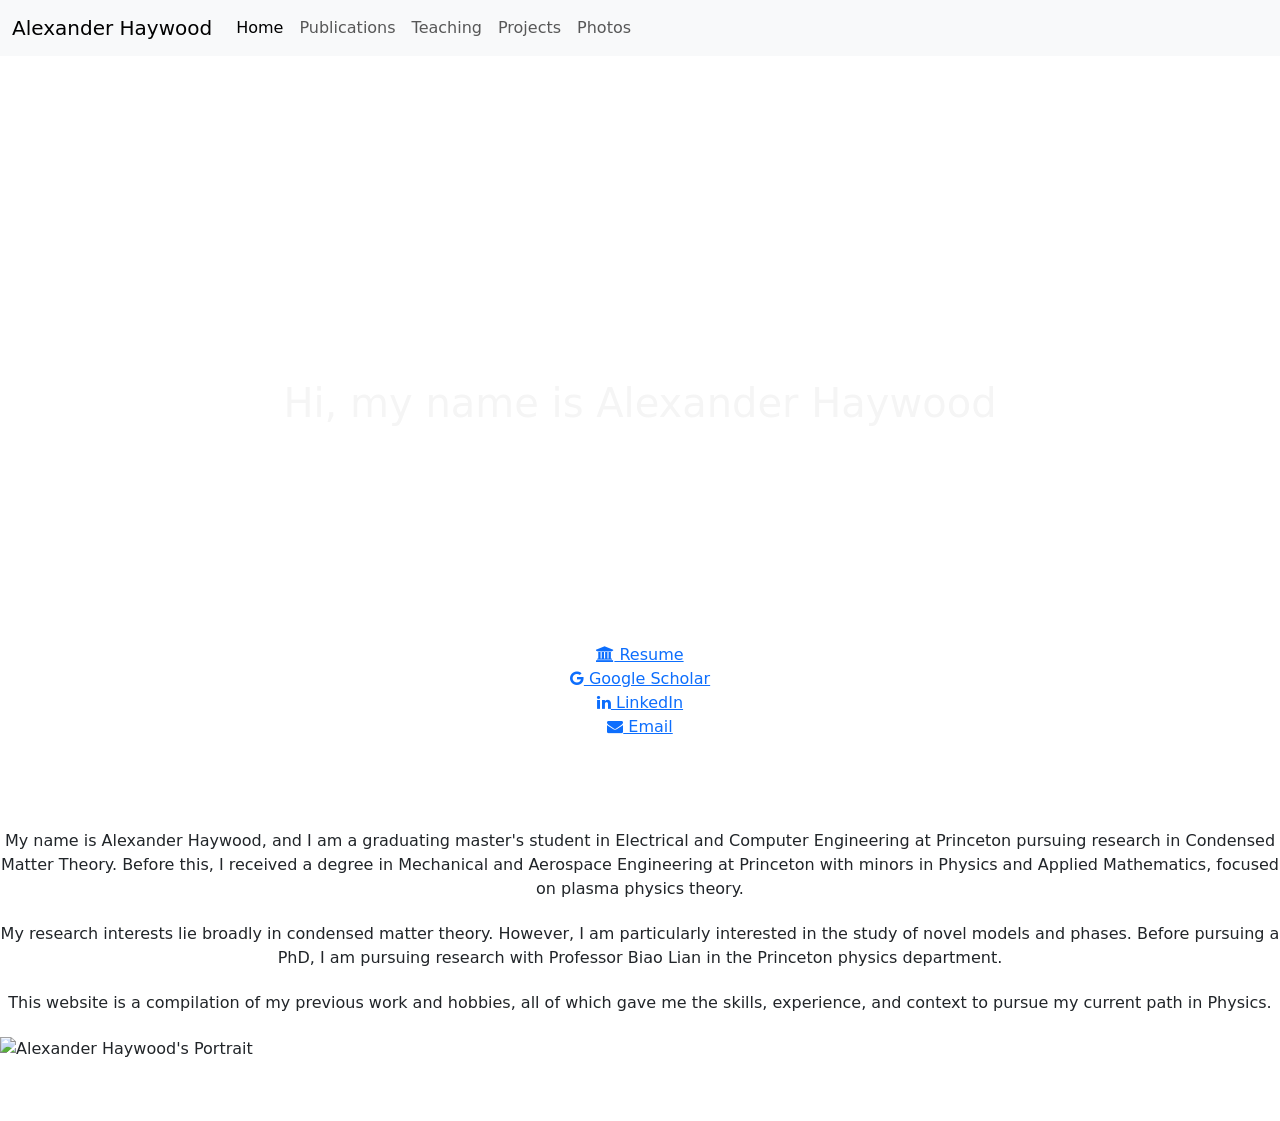
==== index.html @ 5b58a0a2 "Added New Pubs" ====
<!DOCTYPE html>
<html lang="en" dir="ltr">
  <head>
    <meta charset="utf-8">
    <meta name="viewport" content="width=device-width, initial-scale=1, shrink-to-fit=no">
    <title>Personal Website - Home</title>
    <link rel="preconnect" href="https://fonts.gstatic.com">
    <link href="https://fonts.googleapis.com/css2?family=Rubik:wght@300;400;500;600&display=swap" rel="stylesheet">

    <script src="granim.min.js"></script>
    <link href="https://cdn.jsdelivr.net/npm/bootstrap@5.1.3/dist/css/bootstrap.min.css" rel="stylesheet" integrity="sha384-1BmE4kWBq78iYhFldvKuhfTAU6auU8tT94WrHftjDbrCEXSU1oBoqyl2QvZ6jIW3" crossorigin="anonymous">
    <link rel="stylesheet" href="https://cdnjs.cloudflare.com/ajax/libs/font-awesome/4.7.0/css/font-awesome.min.css">
    <script src="https://unpkg.com/typewriter-effect@latest/dist/core.js"></script>
    <link rel="stylesheet" href="styles.css">
    <style>

        nav {
            position: relative; 
            z-index: 1000;
            width: 100%;
        }

        .below-image-info {
            margin-top: 0;
            text-align: center;
        }

        /* Style for the top section */
        #top {
            height: 400px;
            display: flex;
            flex-direction: column;
            justify-content: center;
            align-items: center;
            text-align: center;
            color: white; /* Default color for elements inside #top */
        }

        /* Specific color for the H1 */
        #top h1 {
            color: #F5F5F5;
        }

        /* Specific off-white color for the typewriter text */
        #app {
            color: #EEEEEE; /* Off-white color */
        }

        /* Remove inline padding from h1 and p in #top */
        #top h1,
        #top p {
            padding-top: 0 !important;
            margin-top: 0;
            margin-bottom: 10px;
        }

        /* Modified #introduction styles - Increased vertical padding */
        #introduction {
            padding-bottom: 60px; /* Increased from 50px */
            padding-top: 30px; /* Increased from 20px */
            margin-top: 0;
            flex-direction: column;
        }

        /* Modified Rule for big-container-left - Increased horizontal gap */
        /* .big-container-left was moved to styles.css */

        /* Style for the main #introduction flex container */
        #introduction.flex-container {
            display: flex;
            flex-direction: column; /* Stacks button row and text/photo row vertically */
            align-items: center; /* Centers the button row horizontally */
        }
        /* Style for the inner flex container holding text and photo */
        /* This inline style is preserved here for the inner div as it's not a direct CSS rule */
        /* div style="display: flex; flex-wrap: wrap; width: 100%; justify-content: flex-start;" */
    </style>
  </head>
  <body>

    <nav class="navbar navbar-expand-lg navbar-light bg-light">
      <div class="container-fluid">
        <a class="navbar-brand" href="index.html">Alexander Haywood</a>
        <button class="navbar-toggler" type="button" data-bs-toggle="collapse" data-bs-target="#navbarNav" aria-controls="navbarNav" aria-expanded="false" aria-label="Toggle navigation">
          <span class="navbar-toggler-icon"></span>
        </button>
        <div class="collapse navbar-collapse" id="navbarNav">
          <ul class="navbar-nav">
            <li class="nav-item">
              <a class="nav-link active" aria-current="page" href="index.html">Home</a>
            </li>
            <li class="nav-item">
              <a class="nav-link" href="publications.html">Publications</a>
            </li>
            <li class="nav-item">
              <a class="nav-link" href="teaching.html">Teaching</a>
            </li>
            <li class="nav-item">
              <a class="nav-link" href="projects.html">Projects</a>
            </li>
            <li class="nav-item">
              <a class="nav-link" href="photos.html">Photos</a>
            </li>
            </ul>
        </div>
      </div>
    </nav>

    <canvas id="canvas-image-blending"></canvas>

    <div class="main-content" style="text-align: center; width: 100%;">

        <div id="top"> <h1>Hi, my name is Alexander Haywood</h1> <p id="app"></p> </div>

        <div id="introduction" class="flex-container">
            <div class="horizontal-links">
                <div class="info-item">
                    <a href="https://drive.google.com/file/d/1yTiLJWytm6LipYYL7_iB_qHPJ2gGSKFv/view?usp=sharing" target="_blank" aria-label="Resume">
                        <i class="fa fa-university"></i> Resume
                    </a>
                </div>
                <div class="info-item">
                    <a href="https://scholar.google.com/citations?view_op=list_works&hl=en&user=LzRSGlgAAAAJJ" target="_blank" aria-label="Google Scholar">
                        <i class="fa fa-google"></i> Google Scholar
                    </a>
                </div>
                <div class="info-item">
                    <a href="https://www.linkedin.com/in/alexander-haywood" target="_blank" aria-label="LinkedIn">
                        <i class="fa fa-linkedin"></i> LinkedIn
                    </a>
                </div>
                <div class="info-item">
                    <a href="mailto:ahaywood@princeton.edu" aria-label="Email">
                        <i class="fa fa-envelope"></i> Email
                    </a>
                </div>
            </div>


          <p style="margin-bottom: 90px;">

          <style>
          .my-section {
              padding-top: 30px; /* Adds 30px of space inside the top of the div */
              margin-bottom: 40px; /* Adds 40px of space below the entire div */
              border: 1px solid #ccc; /* Just for visualization */
          }
          </style>


            <div style="display: flex; flex-wrap: wrap; width: 100%; justify-content: flex-start;">
                <div class="big-container-left">
                    <p style="padding-bottom: 5px;">My name is Alexander Haywood, and I am a graduating master's student in Electrical and Computer Engineering at Princeton pursuing research in Condensed Matter Theory. Before this, I received a degree in Mechanical and Aerospace Engineering at Princeton with minors in Physics and Applied Mathematics, focused on plasma physics theory.</p>
                    <p style="padding-bottom: 5px;">My research interests lie broadly in condensed matter theory. However, I am particularly interested in the study of novel models and phases. Before pursuing a PhD, I am pursuing research with Professor Biao Lian in the Princeton physics department.</p>
                    <p style="padding-bottom: 5px;">This website is a compilation of my previous work and hobbies, all of which gave me the skills, experience, and context to pursue my current path in Physics. </p>
                </div>
                <div class="small-container-right">
                    <img src="assets/Portrait.jpg" class="title-image" alt="Alexander Haywood's Portrait">
                </div>
            </div>
        </div>
    </div>


    <div id="modal1" class="modal">
        <div class="modal-content">
            <span class="closeModal1">&times;</span>
            <p>Content for Modal 1 (Princeton University)</p>
        </div>
    </div>

    <div id="modal2" class="modal">
        <div class="modal-content">
            <span class="closeModal2">&times;</span>
            <p>Content for Modal 2 (Google Scholar)</p>
        </div>
    </div>

    <div id="modal3" class="modal">
        <div class="modal-content">
            <span class="closeModal3">&times;</span>
            <p>Content for Modal 3 (ORCID - based on btnModal3 in your JS, though not in your last HTML example)</p>
        </div>
    </div>

    <div id="modal4" class="modal">
        <div class="modal-content">
            <span class="closeModal4">&times;</span>
            <p>Content for Modal 4 (LinkedIn)</p>
        </div>
    </div>

    <div id="modal5" class="modal">
        <div class="modal-content">
            <span class="closeModal5">&times;</span>
            <p>Content for Modal 5 (Email)</p>
        </div>
    </div>

    <script src="https://cdn.jsdelivr.net/npm/bootstrap@5.0.2/dist/js/bootstrap.bundle.min.js" integrity="sha384-MrcW6ZMFYlzcLA8Nl+NtUVF0sA7MsXsP1UyJoMp4YLEuNSfAP+JcXn/tWtIaxVXM" crossorigin="anonymous"></script>
    <script src="index.js" charset="utf-8"></script>
  </body>
</html>
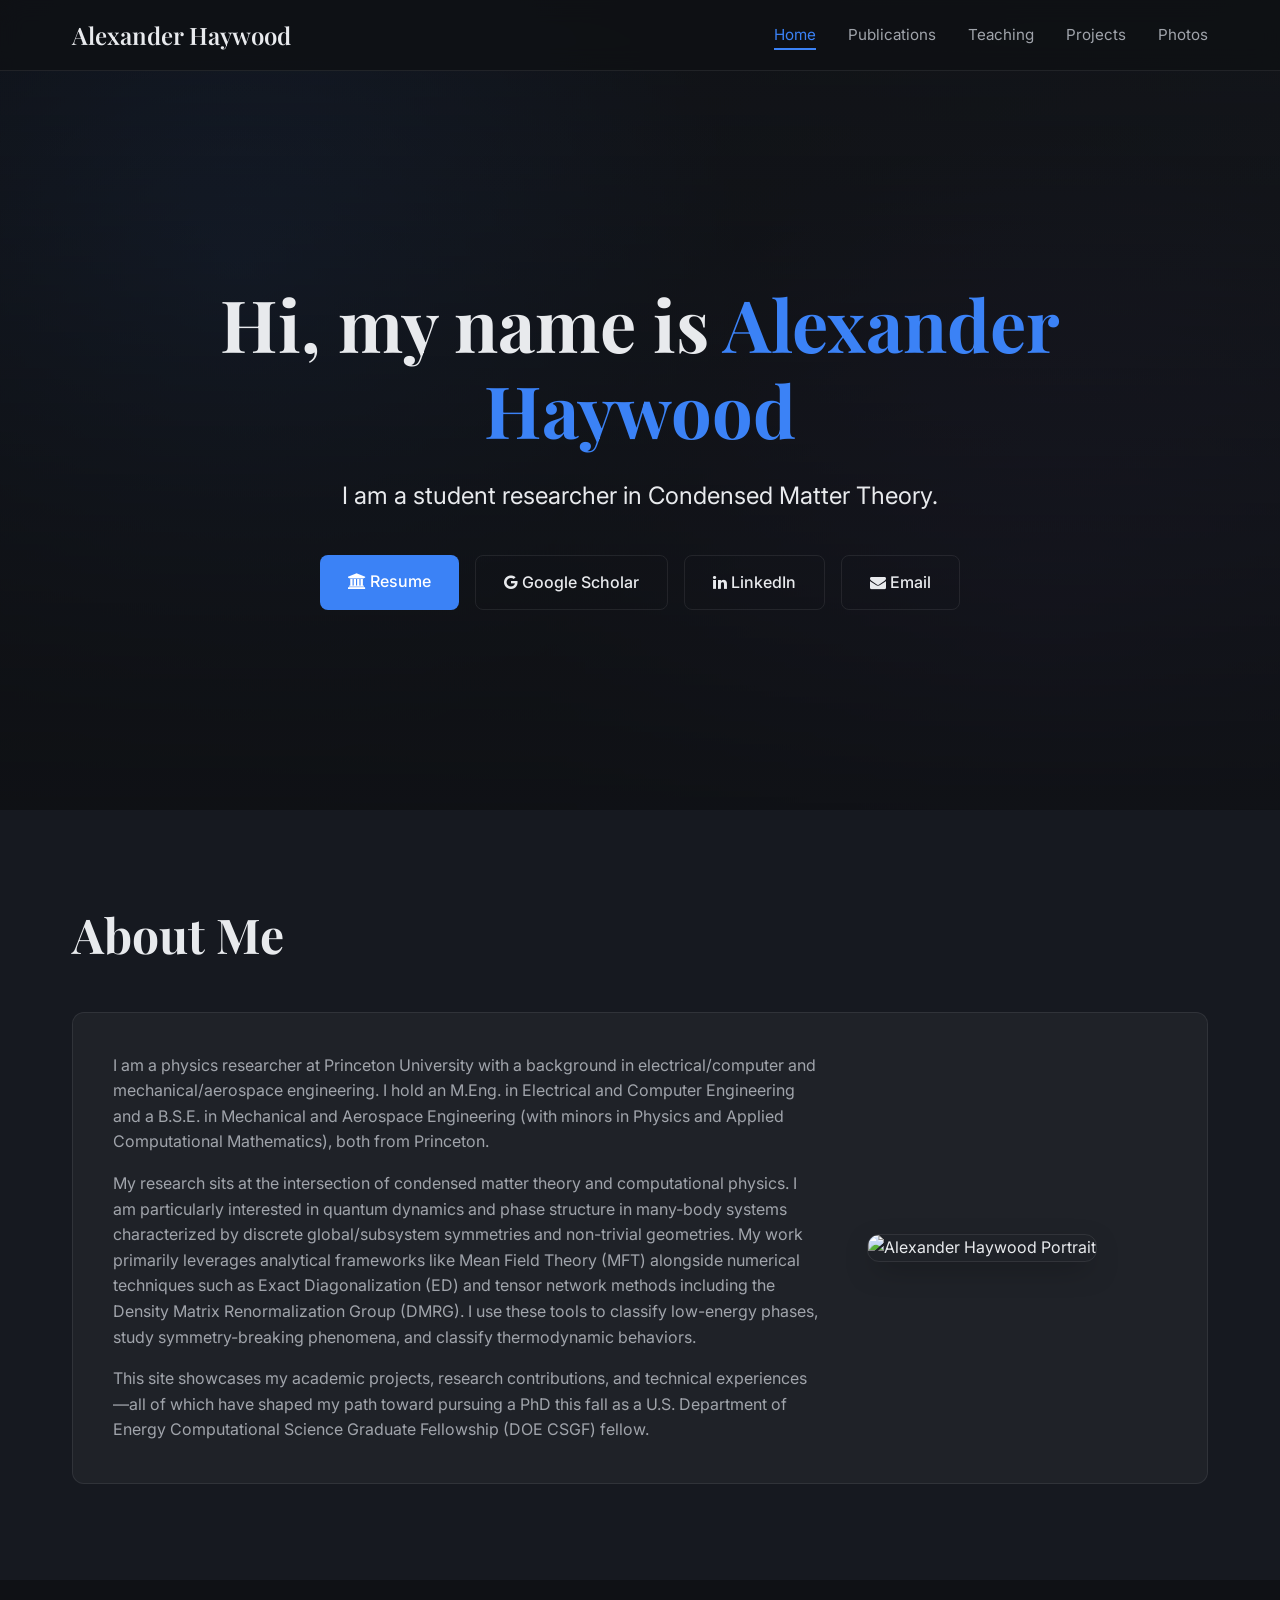
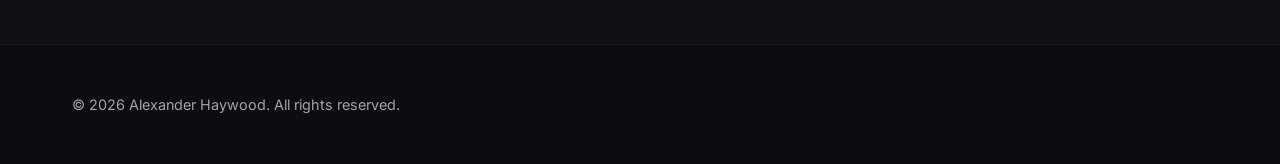
==== commit 0c1b49cf: "Updated Style" ====
--- a/index.html
+++ b/index.html
@@ -1,203 +1,78 @@
 <!DOCTYPE html>
 <html lang="en" dir="ltr">
-  <head>
+<head>
     <meta charset="utf-8">
     <meta name="viewport" content="width=device-width, initial-scale=1, shrink-to-fit=no">
-    <title>Personal Website - Home</title>
-    <link rel="preconnect" href="https://fonts.gstatic.com">
-    <link href="https://fonts.googleapis.com/css2?family=Rubik:wght@300;400;500;600&display=swap" rel="stylesheet">
+    <title>Alexander Haywood | Home</title>
+    <link rel="preconnect" href="https://fonts.googleapis.com">
+    <link rel="preconnect" href="https://fonts.gstatic.com" crossorigin>
+    <link href="https://fonts.googleapis.com/css2?family=Inter:wght@300;400;500;600&family=Playfair+Display:ital,wght@0,400;0,600;0,700;1,400&display=swap" rel="stylesheet">
+    <link rel="stylesheet" href="https://cdnjs.cloudflare.com/ajax/libs/font-awesome/4.7.0/css/font-awesome.min.css">
+    <link rel="stylesheet" href="style.css">
+    <style>
+        /* Adds the snow image with a dark gradient overlay so text remains readable */
+        #hero {
+            background: linear-gradient(to bottom, rgba(15, 17, 21, 0.4) 0%, rgba(15, 17, 21, 1) 100%), url('assets/snow.jpg');
+            background-size: cover;
+            background-position: center;
+            background-attachment: fixed; /* Creates a slight parallax effect when scrolling */
+        }
+    </style>
+</head>
+<body>
+    <div class="dynamic-bg"></div>
 
-    <script src="granim.min.js"></script>
-    <link href="https://cdn.jsdelivr.net/npm/bootstrap@5.1.3/dist/css/bootstrap.min.css" rel="stylesheet" integrity="sha384-1BmE4kWBq78iYhFldvKuhfTAU6auU8tT94WrHftjDbrCEXSU1oBoqyl2QvZ6jIW3" crossorigin="anonymous">
-    <link rel="stylesheet" href="https://cdnjs.cloudflare.com/ajax/libs/font-awesome/4.7.0/css/font-awesome.min.css">
-    <script src="https://unpkg.com/typewriter-effect@latest/dist/core.js"></script>
-    <link rel="stylesheet" href="styles.css">
-    <style>
-
-        nav {
-            position: relative; 
-            z-index: 1000;
-            width: 100%;
-        }
-
-        .below-image-info {
-            margin-top: 0;
-            text-align: center;
-        }
-
-        /* Style for the top section */
-        #top {
-            height: 400px;
-            display: flex;
-            flex-direction: column;
-            justify-content: center;
-            align-items: center;
-            text-align: center;
-            color: white; /* Default color for elements inside #top */
-        }
-
-        /* Specific color for the H1 */
-        #top h1 {
-            color: #F5F5F5;
-        }
-
-        /* Specific off-white color for the typewriter text */
-        #app {
-            color: #EEEEEE; /* Off-white color */
-        }
-
-        /* Remove inline padding from h1 and p in #top */
-        #top h1,
-        #top p {
-            padding-top: 0 !important;
-            margin-top: 0;
-            margin-bottom: 10px;
-        }
-
-        /* Modified #introduction styles - Increased vertical padding */
-        #introduction {
-            padding-bottom: 60px; /* Increased from 50px */
-            padding-top: 30px; /* Increased from 20px */
-            margin-top: 0;
-            flex-direction: column;
-        }
-
-        /* Modified Rule for big-container-left - Increased horizontal gap */
-        /* .big-container-left was moved to styles.css */
-
-        /* Style for the main #introduction flex container */
-        #introduction.flex-container {
-            display: flex;
-            flex-direction: column; /* Stacks button row and text/photo row vertically */
-            align-items: center; /* Centers the button row horizontally */
-        }
-        /* Style for the inner flex container holding text and photo */
-        /* This inline style is preserved here for the inner div as it's not a direct CSS rule */
-        /* div style="display: flex; flex-wrap: wrap; width: 100%; justify-content: flex-start;" */
-    </style>
-  </head>
-  <body>
-
-    <nav class="navbar navbar-expand-lg navbar-light bg-light">
-      <div class="container-fluid">
-        <a class="navbar-brand" href="index.html">Alexander Haywood</a>
-        <button class="navbar-toggler" type="button" data-bs-toggle="collapse" data-bs-target="#navbarNav" aria-controls="navbarNav" aria-expanded="false" aria-label="Toggle navigation">
-          <span class="navbar-toggler-icon"></span>
-        </button>
-        <div class="collapse navbar-collapse" id="navbarNav">
-          <ul class="navbar-nav">
-            <li class="nav-item">
-              <a class="nav-link active" aria-current="page" href="index.html">Home</a>
-            </li>
-            <li class="nav-item">
-              <a class="nav-link" href="publications.html">Publications</a>
-            </li>
-            <li class="nav-item">
-              <a class="nav-link" href="teaching.html">Teaching</a>
-            </li>
-            <li class="nav-item">
-              <a class="nav-link" href="projects.html">Projects</a>
-            </li>
-            <li class="nav-item">
-              <a class="nav-link" href="photos.html">Photos</a>
-            </li>
+    <header>
+        <div class="container nav-inner">
+            <a class="logo" href="index.html">Alexander Haywood</a>
+            <ul class="nav-links">
+                <li><a href="index.html" class="accent">Home</a></li>
+                <li><a href="publications.html">Publications</a></li>
+                <li><a href="teaching.html">Teaching</a></li>
+                <li><a href="projects.html">Projects</a></li>
+                <li><a href="photos.html">Photos</a></li>
             </ul>
         </div>
-      </div>
-    </nav>
+    </header>
 
-    <canvas id="canvas-image-blending"></canvas>
+    <section id="hero">
+        <div class="container reveal">
+            <h1>Hi, my name is <span class="accent">Alexander Haywood</span></h1>
+            <p style="font-size: 1.5rem; color: var(--text-primary); margin: 0 auto; max-width: 800px;">I am a student researcher in Condensed Matter Theory.</p>
+            
+            <div style="margin-top: 2.5rem; display: flex; gap: 1rem; justify-content: center; flex-wrap: wrap;">
+                <a href="https://drive.google.com/file/d/1yTiLJWytm6LipYYL7_iB_qHPJ2gGSKFv/view?usp=sharing" target="_blank" class="btn btn-primary"><i class="fa fa-university"></i> Resume</a>
+                <a href="https://scholar.google.com/citations?view_op=list_works&hl=en&user=LzRSGlgAAAAJJ" target="_blank" class="btn btn-secondary"><i class="fa fa-google"></i> Google Scholar</a>
+                <a href="https://www.linkedin.com/in/alexander-haywood" target="_blank" class="btn btn-secondary"><i class="fa fa-linkedin"></i> LinkedIn</a>
+                <a href="mailto:ahaywood@princeton.edu" class="btn btn-secondary"><i class="fa fa-envelope"></i> Email</a>
+            </div>
+        </div>
+    </section>
 
-    <div class="main-content" style="text-align: center; width: 100%;">
-
-        <div id="top"> <h1>Hi, my name is Alexander Haywood</h1> <p id="app"></p> </div>
-
-        <div id="introduction" class="flex-container">
-            <div class="horizontal-links">
-                <div class="info-item">
-                    <a href="https://drive.google.com/file/d/1yTiLJWytm6LipYYL7_iB_qHPJ2gGSKFv/view?usp=sharing" target="_blank" aria-label="Resume">
-                        <i class="fa fa-university"></i> Resume
-                    </a>
-                </div>
-                <div class="info-item">
-                    <a href="https://scholar.google.com/citations?view_op=list_works&hl=en&user=LzRSGlgAAAAJJ" target="_blank" aria-label="Google Scholar">
-                        <i class="fa fa-google"></i> Google Scholar
-                    </a>
-                </div>
-                <div class="info-item">
-                    <a href="https://www.linkedin.com/in/alexander-haywood" target="_blank" aria-label="LinkedIn">
-                        <i class="fa fa-linkedin"></i> LinkedIn
-                    </a>
-                </div>
-                <div class="info-item">
-                    <a href="mailto:ahaywood@princeton.edu" aria-label="Email">
-                        <i class="fa fa-envelope"></i> Email
-                    </a>
-                </div>
-            </div>
-
-
-          <p style="margin-bottom: 90px;">
-
-          <style>
-          .my-section {
-              padding-top: 30px; /* Adds 30px of space inside the top of the div */
-              margin-bottom: 40px; /* Adds 40px of space below the entire div */
-              border: 1px solid #ccc; /* Just for visualization */
-          }
-          </style>
-
-
-            <div style="display: flex; flex-wrap: wrap; width: 100%; justify-content: flex-start;">
-                <div class="big-container-left">
-                    <p style="padding-bottom: 5px;">My name is Alexander Haywood, and I am a graduating master's student in Electrical and Computer Engineering at Princeton pursuing research in Condensed Matter Theory. Before this, I received a degree in Mechanical and Aerospace Engineering at Princeton with minors in Physics and Applied Mathematics, focused on plasma physics theory.</p>
-                    <p style="padding-bottom: 5px;">My research interests lie broadly in condensed matter theory. However, I am particularly interested in the study of novel models and phases. Before pursuing a PhD, I am pursuing research with Professor Biao Lian in the Princeton physics department.</p>
-                    <p style="padding-bottom: 5px;">This website is a compilation of my previous work and hobbies, all of which gave me the skills, experience, and context to pursue my current path in Physics. </p>
-                </div>
-                <div class="small-container-right">
-                    <img src="assets/Portrait.jpg" class="title-image" alt="Alexander Haywood's Portrait">
+    <section class="section alt-bg">
+        <div class="container reveal">
+            <h2>About Me</h2>
+            <div class="vision-grid">
+                <div class="value-card" style="grid-column: 1 / -1; display: flex; gap: 3rem; align-items: center; flex-wrap: wrap;">
+                    <div style="flex: 1; min-width: 300px;">
+                        <p style="margin-bottom: 1rem; max-width: 100%;">I am a physics researcher at Princeton University with a background in electrical/computer and mechanical/aerospace engineering. I hold an M.Eng. in Electrical and Computer Engineering and a B.S.E. in Mechanical and Aerospace Engineering (with minors in Physics and Applied Computational Mathematics), both from Princeton.</p>
+                        <p style="margin-bottom: 1rem; max-width: 100%;">My research sits at the intersection of condensed matter theory and computational physics. I am particularly interested in quantum dynamics and phase structure in many-body systems characterized by discrete global/subsystem symmetries and non-trivial geometries. My work primarily leverages analytical frameworks like Mean Field Theory (MFT) alongside numerical techniques such as Exact Diagonalization (ED) and tensor network methods including the Density Matrix Renormalization Group (DMRG). I use these tools to classify low-energy phases, study symmetry-breaking phenomena, and classify thermodynamic behaviors.</p>
+                        <p style="max-width: 100%;">This site showcases my academic projects, research contributions, and technical experiences—all of which have shaped my path toward pursuing a PhD this fall as a U.S. Department of Energy Computational Science Graduate Fellowship (DOE CSGF) fellow.</p>
+                    </div>
+                    <div style="flex: 0 0 300px; margin: 0 auto;">
+                        <img src="assets/Portrait.jpg" alt="Alexander Haywood Portrait" style="width: 100%; height: 350px; object-fit: cover; object-position: top; border-radius: var(--radius); border: 1px solid var(--border); box-shadow: var(--shadow);">
+                    </div>
                 </div>
             </div>
         </div>
-    </div>
+    </section>
 
+    <footer>
+        <div class="container footer-content">
+            <p>&copy; <span id="year"></span> Alexander Haywood. All rights reserved.</p>
+        </div>
+    </footer>
 
-    <div id="modal1" class="modal">
-        <div class="modal-content">
-            <span class="closeModal1">&times;</span>
-            <p>Content for Modal 1 (Princeton University)</p>
-        </div>
-    </div>
-
-    <div id="modal2" class="modal">
-        <div class="modal-content">
-            <span class="closeModal2">&times;</span>
-            <p>Content for Modal 2 (Google Scholar)</p>
-        </div>
-    </div>
-
-    <div id="modal3" class="modal">
-        <div class="modal-content">
-            <span class="closeModal3">&times;</span>
-            <p>Content for Modal 3 (ORCID - based on btnModal3 in your JS, though not in your last HTML example)</p>
-        </div>
-    </div>
-
-    <div id="modal4" class="modal">
-        <div class="modal-content">
-            <span class="closeModal4">&times;</span>
-            <p>Content for Modal 4 (LinkedIn)</p>
-        </div>
-    </div>
-
-    <div id="modal5" class="modal">
-        <div class="modal-content">
-            <span class="closeModal5">&times;</span>
-            <p>Content for Modal 5 (Email)</p>
-        </div>
-    </div>
-
-    <script src="https://cdn.jsdelivr.net/npm/bootstrap@5.0.2/dist/js/bootstrap.bundle.min.js" integrity="sha384-MrcW6ZMFYlzcLA8Nl+NtUVF0sA7MsXsP1UyJoMp4YLEuNSfAP+JcXn/tWtIaxVXM" crossorigin="anonymous"></script>
-    <script src="index.js" charset="utf-8"></script>
-  </body>
+    <script src="script.js"></script>
+</body>
 </html>
--- a/style.css
+++ b/style.css
@@ -0,0 +1,155 @@
+/* ========================================
+   Alexander Haywood | Academic Portfolio
+   Dark Academic / Modern Consulting Aesthetic
+   ======================================== */
+
+:root {
+    --bg-primary: #0f1115;
+    --bg-secondary: #161920;
+    --text-primary: #e8eaed;
+    --text-secondary: #a0a4ab;
+    --accent: #3b82f6;
+    --accent-hover: #2563eb;
+    --border: rgba(255, 255, 255, 0.08);
+    --card-bg: rgba(255, 255, 255, 0.04);
+    --shadow: 0 10px 30px -10px rgba(0, 0, 0, 0.6);
+    --radius: 12px;
+    --transition: all 0.3s cubic-bezier(0.4, 0, 0.2, 1);
+}
+
+* { margin: 0; padding: 0; box-sizing: border-box; }
+html { scroll-behavior: smooth; font-size: 16px; }
+body {
+    font-family: 'Inter', system-ui, -apple-system, sans-serif;
+    background-color: var(--bg-primary);
+    color: var(--text-primary);
+    line-height: 1.6;
+    overflow-x: hidden;
+}
+
+/* Dynamic Background */
+.dynamic-bg {
+    position: fixed; top: 0; left: 0; width: 100%; height: 100%;
+    background: 
+        radial-gradient(circle at 20% 30%, rgba(59, 130, 246, 0.15) 0%, transparent 40%),
+        radial-gradient(circle at 80% 70%, rgba(139, 92, 246, 0.12) 0%, transparent 40%),
+        linear-gradient(135deg, #0f1115 0%, #1a1d24 100%);
+    z-index: -1;
+    animation: bgShift 20s ease-in-out infinite alternate;
+}
+
+@keyframes bgShift {
+    0% { transform: scale(1) rotate(0deg); }
+    100% { transform: scale(1.1) rotate(3deg); }
+}
+
+/* Layout */
+.container { max-width: 1200px; margin: 0 auto; padding: 0 2rem; }
+.section { padding: 6rem 0; position: relative; }
+.alt-bg { background-color: var(--bg-secondary); }
+
+/* Typography */
+h1, h2, h3 { font-family: 'Playfair Display', serif; line-height: 1.2; color: var(--text-primary); }
+h1 { font-size: clamp(2.5rem, 6vw, 4.5rem); margin-bottom: 1.5rem; }
+h2 { font-size: clamp(2rem, 4vw, 3rem); margin-bottom: 1rem; }
+p { color: var(--text-secondary); max-width: 70ch; }
+.accent { color: var(--accent); }
+
+/* Navigation */
+header {
+    position: fixed; top: 0; width: 100%; z-index: 100;
+    background: rgba(15, 17, 21, 0.85); backdrop-filter: blur(12px);
+    border-bottom: 1px solid var(--border);
+}
+.nav-inner { display: flex; justify-content: space-between; align-items: center; height: 70px; }
+.logo { font-family: 'Playfair Display', serif; font-size: 1.5rem; color: var(--text-primary); text-decoration: none; font-weight: 600; }
+.nav-links { display: flex; gap: 2rem; list-style: none; align-items: center; }
+.nav-links a { color: var(--text-secondary); text-decoration: none; font-size: 0.95rem; transition: var(--transition); padding-bottom: 4px; border-bottom: 2px solid transparent; }
+.nav-links a:hover, .nav-links a.active { color: var(--accent); border-bottom-color: var(--accent); }
+
+/* Buttons */
+.btn {
+    display: inline-block; padding: 0.85rem 1.75rem; border-radius: 8px; font-weight: 500; text-decoration: none; cursor: pointer; transition: var(--transition); border: none; font-size: 1rem;
+}
+.btn-primary { background: var(--accent); color: white; }
+.btn-primary:hover { background: var(--accent-hover); transform: translateY(-2px); box-shadow: 0 6px 20px rgba(59, 130, 246, 0.4); }
+.btn-secondary { border: 1px solid var(--border); color: var(--text-primary); background: transparent; }
+.btn-secondary:hover { background: var(--card-bg); border-color: var(--accent); }
+
+/* Hero */
+#hero {
+    position: relative; min-height: 90vh; display: flex; align-items: center; justify-content: center; text-align: center; padding-top: 80px;
+}
+.hero-content p { margin: 0 auto 2rem; }
+
+/* Vision/Value Cards */
+.vision-grid, .services-grid, .metrics-grid { display: grid; gap: 2rem; margin-top: 3rem; }
+.vision-grid { grid-template-columns: repeat(auto-fit, minmax(280px, 1fr)); }
+.value-card { background: var(--card-bg); padding: 2.5rem; border-radius: var(--radius); border: 1px solid var(--border); transition: var(--transition); }
+.value-card:hover { transform: translateY(-5px); border-color: rgba(59, 130, 246, 0.3); box-shadow: var(--shadow); }
+.icon { font-size: 2.5rem; margin-bottom: 1rem; }
+
+/* Services/Projects Cards */
+.services-grid { grid-template-columns: repeat(auto-fit, minmax(300px, 1fr)); }
+.service-card { background: var(--card-bg); padding: 2.5rem; border-radius: var(--radius); border: 1px solid var(--border); transition: var(--transition); display: flex; flex-direction: column; gap: 0.75rem; }
+.service-card:hover { transform: translateY(-4px); box-shadow: var(--shadow); }
+.service-card h3, .service-card h4 { margin-bottom: 0.75rem; color: var(--text-primary); font-size: 1.5rem; }
+.service-card ul { list-style: none; padding-left: 0; }
+.service-card li { position: relative; padding-left: 1.5rem; margin-bottom: 0.75rem; color: var(--text-secondary); }
+.service-card li::before { content: "→"; position: absolute; left: 0; color: var(--accent); font-weight: bold; }
+
+/* Metrics/Stats */
+.metrics-grid { grid-template-columns: repeat(auto-fit, minmax(200px, 1fr)); text-align: center; margin-top: 3rem; }
+.metric-item { background: var(--card-bg); padding: 2.5rem 1.5rem; border-radius: var(--radius); border: 1px solid var(--border); transition: var(--transition); }
+.metric-value { display: block; font-size: 3rem; font-weight: 700; color: var(--accent); margin-bottom: 0.5rem; font-family: 'Playfair Display', serif; }
+.metric-label { color: var(--text-secondary); font-size: 0.95rem; text-transform: uppercase; letter-spacing: 1px; }
+
+/* Publications */
+.pub-section { margin-bottom: 4rem; }
+.pub-list { display: flex; flex-direction: column; gap: 2rem; margin-top: 2rem; }
+.pub-item { background: var(--card-bg); padding: 2rem; border-radius: var(--radius); border-left: 3px solid var(--accent); transition: var(--transition); }
+.pub-item:hover { transform: translateX(4px); box-shadow: var(--shadow); }
+.pub-meta { font-size: 0.95rem; color: var(--text-secondary); margin-bottom: 0.75rem; font-style: italic; }
+.pub-link { color: var(--accent); text-decoration: none; font-weight: 500; transition: var(--transition); display: inline-block; margin-top: 1rem; }
+.pub-link:hover { text-decoration: underline; }
+
+/* Teaching */
+.teaching-grid { grid-template-columns: repeat(auto-fit, minmax(320px, 1fr)); gap: 2rem; margin-top: 2.5rem; }
+.teach-card { background: var(--card-bg); padding: 2.5rem; border-radius: var(--radius); border: 1px solid var(--border); transition: var(--transition); display: flex; flex-direction: column; gap: 0.75rem; }
+.teach-card:hover { transform: translateY(-4px); box-shadow: var(--shadow); }
+.teach-header { display: flex; justify-content: space-between; align-items: baseline; flex-wrap: wrap; gap: 0.5rem; margin-bottom: 0.5rem; }
+.teach-year { font-size: 0.85rem; color: var(--accent); text-transform: uppercase; letter-spacing: 1px; }
+.teach-role { font-style: italic; color: var(--text-secondary); margin-bottom: 0.25rem; }
+
+/* Photos */
+.photo-grid { display: grid; grid-template-columns: repeat(auto-fill, minmax(280px, 1fr)); gap: 1.5rem; margin-top: 3rem; }
+.photo-item { margin: 0; border-radius: var(--radius); overflow: hidden; aspect-ratio: 4/3; background: #1a1d24; transition: var(--transition); }
+.photo-item:hover { transform: scale(1.02); box-shadow: var(--shadow); }
+.photo-item img { width: 100%; height: 100%; object-fit: cover; display: block; transition: var(--transition); }
+.photo-item:hover img { filter: brightness(1.1); }
+
+/* Contact */
+.contact-wrapper { max-width: 700px; margin: 0 auto; text-align: center; }
+.contact-form { display: grid; gap: 1.5rem; margin-top: 2.5rem; text-align: left; }
+.form-group label { display: block; margin-bottom: 0.5rem; color: var(--text-primary); font-weight: 500; }
+.form-group input, .form-group textarea { width: 100%; padding: 1rem; background: rgba(255,255,255,0.03); border: 1px solid var(--border); border-radius: 8px; color: var(--text-primary); font-family: inherit; transition: var(--transition); }
+.form-group input:focus, .form-group textarea:focus { outline: none; border-color: var(--accent); background: rgba(59, 130, 246, 0.05); }
+.full-width { grid-column: 1 / -1; }
+.contact-direct { margin-top: 2rem; padding-top: 2rem; border-top: 1px solid var(--border); color: var(--text-secondary); }
+.contact-direct a { color: var(--accent); text-decoration: none; }
+
+/* Footer */
+footer { padding: 3rem 0; background: rgba(0,0,0,0.2); border-top: 1px solid var(--border); margin-top: 4rem; }
+.footer-content { display: flex; justify-content: space-between; align-items: center; flex-wrap: wrap; gap: 1rem; font-size: 0.9rem; color: var(--text-secondary); }
+
+/* Scroll Reveal Animation */
+.reveal { opacity: 0; transform: translateY(30px); transition: all 0.8s cubic-bezier(0.4, 0, 0.2, 1); }
+.reveal.active { opacity: 1; transform: translateY(0); }
+
+/* Responsive */
+@media (max-width: 768px) {
+    .nav-links { display: none; }
+    .hero-actions { flex-direction: column; align-items: center; }
+    .section { padding: 4rem 0; }
+    .footer-content { flex-direction: column; text-align: center; }
+}
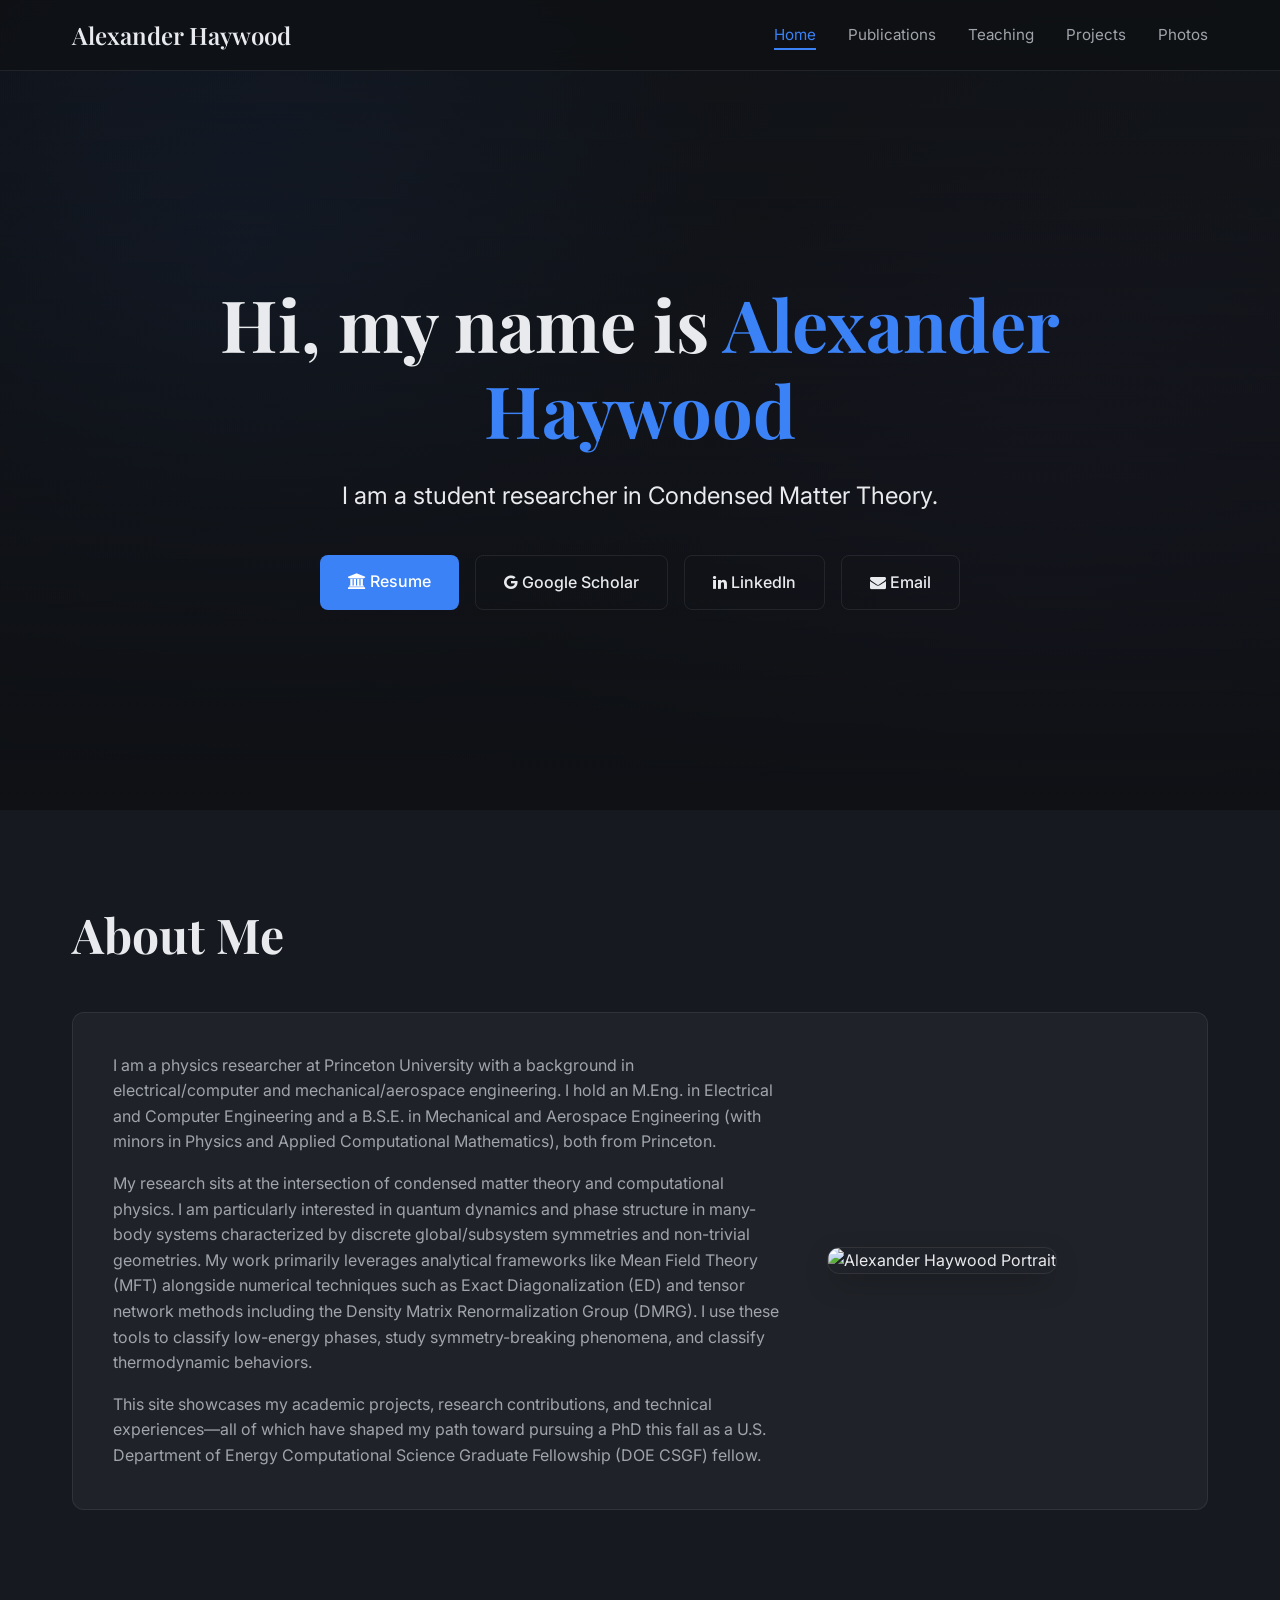
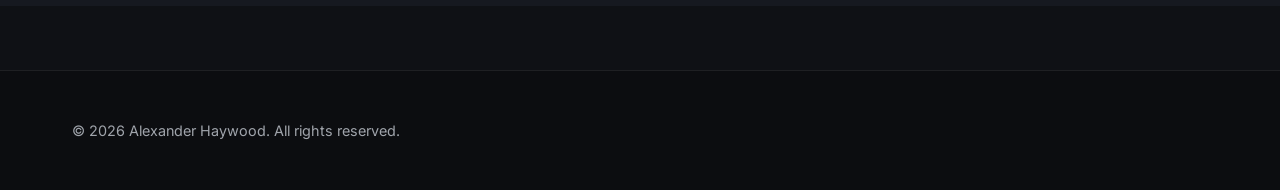
==== commit f6e76d41: "Mobile Formatting" ====
--- a/index.html
+++ b/index.html
@@ -9,38 +9,32 @@
     <link href="https://fonts.googleapis.com/css2?family=Inter:wght@300;400;500;600&family=Playfair+Display:ital,wght@0,400;0,600;0,700;1,400&display=swap" rel="stylesheet">
     <link rel="stylesheet" href="https://cdnjs.cloudflare.com/ajax/libs/font-awesome/4.7.0/css/font-awesome.min.css">
     <link rel="stylesheet" href="style.css">
-    <style>
-        /* Adds the snow image with a dark gradient overlay so text remains readable */
-        #hero {
-            background: linear-gradient(to bottom, rgba(15, 17, 21, 0.4) 0%, rgba(15, 17, 21, 1) 100%), url('assets/snow.jpg');
-            background-size: cover;
-            background-position: center;
-            background-attachment: fixed; /* Creates a slight parallax effect when scrolling */
-        }
-    </style>
 </head>
 <body>
     <div class="dynamic-bg"></div>
 
     <header>
         <div class="container nav-inner">
-            <a class="logo" href="index.html">Alexander Haywood</a>
+            <a class="logo" href="/">Alexander Haywood</a>
+            <button class="nav-toggle" aria-label="Toggle navigation">
+                <span></span><span></span><span></span>
+            </button>
             <ul class="nav-links">
-                <li><a href="index.html" class="accent">Home</a></li>
-                <li><a href="publications.html">Publications</a></li>
-                <li><a href="teaching.html">Teaching</a></li>
-                <li><a href="projects.html">Projects</a></li>
-                <li><a href="photos.html">Photos</a></li>
+                <li><a href="/" class="accent">Home</a></li>
+                <li><a href="publications">Publications</a></li>
+                <li><a href="teaching">Teaching</a></li>
+                <li><a href="projects">Projects</a></li>
+                <li><a href="photos">Photos</a></li>
             </ul>
         </div>
     </header>
 
-    <section id="hero">
+    <section id="hero" class="hero-section">
         <div class="container reveal">
             <h1>Hi, my name is <span class="accent">Alexander Haywood</span></h1>
             <p style="font-size: 1.5rem; color: var(--text-primary); margin: 0 auto; max-width: 800px;">I am a student researcher in Condensed Matter Theory.</p>
             
-            <div style="margin-top: 2.5rem; display: flex; gap: 1rem; justify-content: center; flex-wrap: wrap;">
+            <div class="hero-actions">
                 <a href="https://drive.google.com/file/d/1yTiLJWytm6LipYYL7_iB_qHPJ2gGSKFv/view?usp=sharing" target="_blank" class="btn btn-primary"><i class="fa fa-university"></i> Resume</a>
                 <a href="https://scholar.google.com/citations?view_op=list_works&hl=en&user=LzRSGlgAAAAJJ" target="_blank" class="btn btn-secondary"><i class="fa fa-google"></i> Google Scholar</a>
                 <a href="https://www.linkedin.com/in/alexander-haywood" target="_blank" class="btn btn-secondary"><i class="fa fa-linkedin"></i> LinkedIn</a>
@@ -53,14 +47,14 @@
         <div class="container reveal">
             <h2>About Me</h2>
             <div class="vision-grid">
-                <div class="value-card" style="grid-column: 1 / -1; display: flex; gap: 3rem; align-items: center; flex-wrap: wrap;">
-                    <div style="flex: 1; min-width: 300px;">
+                <div class="about-card value-card" style="grid-column: 1 / -1;">
+                    <div class="about-text">
                         <p style="margin-bottom: 1rem; max-width: 100%;">I am a physics researcher at Princeton University with a background in electrical/computer and mechanical/aerospace engineering. I hold an M.Eng. in Electrical and Computer Engineering and a B.S.E. in Mechanical and Aerospace Engineering (with minors in Physics and Applied Computational Mathematics), both from Princeton.</p>
                         <p style="margin-bottom: 1rem; max-width: 100%;">My research sits at the intersection of condensed matter theory and computational physics. I am particularly interested in quantum dynamics and phase structure in many-body systems characterized by discrete global/subsystem symmetries and non-trivial geometries. My work primarily leverages analytical frameworks like Mean Field Theory (MFT) alongside numerical techniques such as Exact Diagonalization (ED) and tensor network methods including the Density Matrix Renormalization Group (DMRG). I use these tools to classify low-energy phases, study symmetry-breaking phenomena, and classify thermodynamic behaviors.</p>
                         <p style="max-width: 100%;">This site showcases my academic projects, research contributions, and technical experiences—all of which have shaped my path toward pursuing a PhD this fall as a U.S. Department of Energy Computational Science Graduate Fellowship (DOE CSGF) fellow.</p>
                     </div>
-                    <div style="flex: 0 0 300px; margin: 0 auto;">
-                        <img src="assets/Portrait.jpg" alt="Alexander Haywood Portrait" style="width: 100%; height: 350px; object-fit: cover; object-position: top; border-radius: var(--radius); border: 1px solid var(--border); box-shadow: var(--shadow);">
+                    <div class="about-image">
+                        <img src="assets/Portrait.jpg" alt="Alexander Haywood Portrait">
                     </div>
                 </div>
             </div>
@@ -75,4 +69,4 @@
 
     <script src="script.js"></script>
 </body>
-</html>+</html>
--- a/style.css
+++ b/style.css
@@ -1,6 +1,7 @@
 /* ========================================
    Alexander Haywood | Academic Portfolio
    Dark Academic / Modern Consulting Aesthetic
+   Mobile-Optimized v2.1
    ======================================== */
 
 :root {
@@ -52,7 +53,7 @@
 h1, h2, h3 { font-family: 'Playfair Display', serif; line-height: 1.2; color: var(--text-primary); }
 h1 { font-size: clamp(2.5rem, 6vw, 4.5rem); margin-bottom: 1.5rem; }
 h2 { font-size: clamp(2rem, 4vw, 3rem); margin-bottom: 1rem; }
-p { color: var(--text-secondary); max-width: 70ch; }
+p { color: var(--text-secondary); max-width: 70ch; overflow-wrap: break-word; word-break: normal; }
 .accent { color: var(--accent); }
 
 /* Navigation */
@@ -63,40 +64,64 @@
 }
 .nav-inner { display: flex; justify-content: space-between; align-items: center; height: 70px; }
 .logo { font-family: 'Playfair Display', serif; font-size: 1.5rem; color: var(--text-primary); text-decoration: none; font-weight: 600; }
+
+/* Hamburger Toggle */
+.nav-toggle {
+    display: none;
+    flex-direction: column; justify-content: space-between;
+    width: 30px; height: 21px; background: transparent; border: none; cursor: pointer; padding: 0; z-index: 101;
+}
+.nav-toggle span { display: block; width: 100%; height: 3px; background-color: var(--text-primary); border-radius: 2px; transition: var(--transition); }
+
 .nav-links { display: flex; gap: 2rem; list-style: none; align-items: center; }
 .nav-links a { color: var(--text-secondary); text-decoration: none; font-size: 0.95rem; transition: var(--transition); padding-bottom: 4px; border-bottom: 2px solid transparent; }
 .nav-links a:hover, .nav-links a.active { color: var(--accent); border-bottom-color: var(--accent); }
 
 /* Buttons */
-.btn {
-    display: inline-block; padding: 0.85rem 1.75rem; border-radius: 8px; font-weight: 500; text-decoration: none; cursor: pointer; transition: var(--transition); border: none; font-size: 1rem;
-}
+.btn { display: inline-block; padding: 0.85rem 1.75rem; border-radius: 8px; font-weight: 500; text-decoration: none; cursor: pointer; transition: var(--transition); border: none; font-size: 1rem; }
 .btn-primary { background: var(--accent); color: white; }
 .btn-primary:hover { background: var(--accent-hover); transform: translateY(-2px); box-shadow: 0 6px 20px rgba(59, 130, 246, 0.4); }
 .btn-secondary { border: 1px solid var(--border); color: var(--text-primary); background: transparent; }
 .btn-secondary:hover { background: var(--card-bg); border-color: var(--accent); }
 
-/* Hero */
-#hero {
+/* Hero Section */
+.hero-section {
     position: relative; min-height: 90vh; display: flex; align-items: center; justify-content: center; text-align: center; padding-top: 80px;
-}
-.hero-content p { margin: 0 auto 2rem; }
+    background: linear-gradient(to bottom, rgba(15, 17, 21, 0.4) 0%, rgba(15, 17, 21, 1) 100%), url('assets/snow.jpg');
+    background-size: cover; background-position: center; background-attachment: scroll;
+}
+.hero-actions { display: flex; gap: 1rem; justify-content: center; flex-wrap: wrap; margin-top: 2.5rem; }
 
 /* Vision/Value Cards */
 .vision-grid, .services-grid, .metrics-grid { display: grid; gap: 2rem; margin-top: 3rem; }
 .vision-grid { grid-template-columns: repeat(auto-fit, minmax(280px, 1fr)); }
 .value-card { background: var(--card-bg); padding: 2.5rem; border-radius: var(--radius); border: 1px solid var(--border); transition: var(--transition); }
 .value-card:hover { transform: translateY(-5px); border-color: rgba(59, 130, 246, 0.3); box-shadow: var(--shadow); }
-.icon { font-size: 2.5rem; margin-bottom: 1rem; }
+
+/* About Card Layout */
+.about-card { display: flex; gap: 3rem; align-items: center; flex-wrap: wrap; }
+.about-text { flex: 1; min-width: 280px; max-width: 100%; overflow-wrap: break-word; word-break: normal; }
+.about-image { 
+    flex: 0 0 auto; 
+    width: 100%; 
+    max-width: 340px; 
+    margin: 0 auto; 
+}
+.about-image img {
+    width: 100%;
+    height: 350px;
+    object-fit: cover;
+    object-position: top center;
+    border-radius: var(--radius);
+    border: 1px solid var(--border);
+    box-shadow: var(--shadow);
+}
 
 /* Services/Projects Cards */
 .services-grid { grid-template-columns: repeat(auto-fit, minmax(300px, 1fr)); }
 .service-card { background: var(--card-bg); padding: 2.5rem; border-radius: var(--radius); border: 1px solid var(--border); transition: var(--transition); display: flex; flex-direction: column; gap: 0.75rem; }
 .service-card:hover { transform: translateY(-4px); box-shadow: var(--shadow); }
 .service-card h3, .service-card h4 { margin-bottom: 0.75rem; color: var(--text-primary); font-size: 1.5rem; }
-.service-card ul { list-style: none; padding-left: 0; }
-.service-card li { position: relative; padding-left: 1.5rem; margin-bottom: 0.75rem; color: var(--text-secondary); }
-.service-card li::before { content: "→"; position: absolute; left: 0; color: var(--accent); font-weight: bold; }
 
 /* Metrics/Stats */
 .metrics-grid { grid-template-columns: repeat(auto-fit, minmax(200px, 1fr)); text-align: center; margin-top: 3rem; }
@@ -117,16 +142,12 @@
 .teaching-grid { grid-template-columns: repeat(auto-fit, minmax(320px, 1fr)); gap: 2rem; margin-top: 2.5rem; }
 .teach-card { background: var(--card-bg); padding: 2.5rem; border-radius: var(--radius); border: 1px solid var(--border); transition: var(--transition); display: flex; flex-direction: column; gap: 0.75rem; }
 .teach-card:hover { transform: translateY(-4px); box-shadow: var(--shadow); }
-.teach-header { display: flex; justify-content: space-between; align-items: baseline; flex-wrap: wrap; gap: 0.5rem; margin-bottom: 0.5rem; }
-.teach-year { font-size: 0.85rem; color: var(--accent); text-transform: uppercase; letter-spacing: 1px; }
-.teach-role { font-style: italic; color: var(--text-secondary); margin-bottom: 0.25rem; }
 
 /* Photos */
 .photo-grid { display: grid; grid-template-columns: repeat(auto-fill, minmax(280px, 1fr)); gap: 1.5rem; margin-top: 3rem; }
 .photo-item { margin: 0; border-radius: var(--radius); overflow: hidden; aspect-ratio: 4/3; background: #1a1d24; transition: var(--transition); }
 .photo-item:hover { transform: scale(1.02); box-shadow: var(--shadow); }
 .photo-item img { width: 100%; height: 100%; object-fit: cover; display: block; transition: var(--transition); }
-.photo-item:hover img { filter: brightness(1.1); }
 
 /* Contact */
 .contact-wrapper { max-width: 700px; margin: 0 auto; text-align: center; }
@@ -135,8 +156,6 @@
 .form-group input, .form-group textarea { width: 100%; padding: 1rem; background: rgba(255,255,255,0.03); border: 1px solid var(--border); border-radius: 8px; color: var(--text-primary); font-family: inherit; transition: var(--transition); }
 .form-group input:focus, .form-group textarea:focus { outline: none; border-color: var(--accent); background: rgba(59, 130, 246, 0.05); }
 .full-width { grid-column: 1 / -1; }
-.contact-direct { margin-top: 2rem; padding-top: 2rem; border-top: 1px solid var(--border); color: var(--text-secondary); }
-.contact-direct a { color: var(--accent); text-decoration: none; }
 
 /* Footer */
 footer { padding: 3rem 0; background: rgba(0,0,0,0.2); border-top: 1px solid var(--border); margin-top: 4rem; }
@@ -146,10 +165,43 @@
 .reveal { opacity: 0; transform: translateY(30px); transition: all 0.8s cubic-bezier(0.4, 0, 0.2, 1); }
 .reveal.active { opacity: 1; transform: translateY(0); }
 
-/* Responsive */
+/* ========================================
+   MOBILE & RESPONSIVE OVERRIDES
+   ======================================== */
 @media (max-width: 768px) {
-    .nav-links { display: none; }
-    .hero-actions { flex-direction: column; align-items: center; }
+    .nav-toggle { display: flex; }
+    
+    /* Mobile Nav Overlay */
+    .nav-links {
+        position: fixed; top: 70px; left: 0; right: 0; bottom: 0;
+        background-color: rgba(15, 17, 21, 0.98); backdrop-filter: blur(12px);
+        flex-direction: column; align-items: center; justify-content: center; gap: 2rem;
+        transform: translateX(100%); transition: var(--transition);
+    }
+    .nav-links.active { transform: translateX(0); }
+    .nav-links a { font-size: 1.25rem; padding: 0.75rem 1.5rem; border-bottom: none; }
+
+    /* Hero & Layout Adjustments */
+    #hero { min-height: 80vh; padding-top: 60px; }
     .section { padding: 4rem 0; }
+    
+    /* Stack About Card Vertically & Fix Portrait Scaling */
+    .about-card { flex-direction: column; gap: 2rem; text-align: center; }
+    .about-image { max-width: 300px; width: 100%; }
+    .about-image img { height: auto; aspect-ratio: 4/5; }
+    
+    /* Buttons & Grids */
+    .hero-actions { flex-direction: column; align-items: center; width: 100%; }
+    .btn { width: 100%; max-width: 320px; text-align: center; }
+    .vision-grid, .services-grid, .metrics-grid { grid-template-columns: 1fr; }
+    
+    /* Footer */
     .footer-content { flex-direction: column; text-align: center; }
 }
+
+@media (max-width: 480px) {
+    h1 { font-size: 2.2rem; }
+    h2 { font-size: 1.75rem; }
+    .container { padding: 0 1.25rem; }
+    .value-card, .service-card, .teach-card { padding: 1.75rem; }
+}
